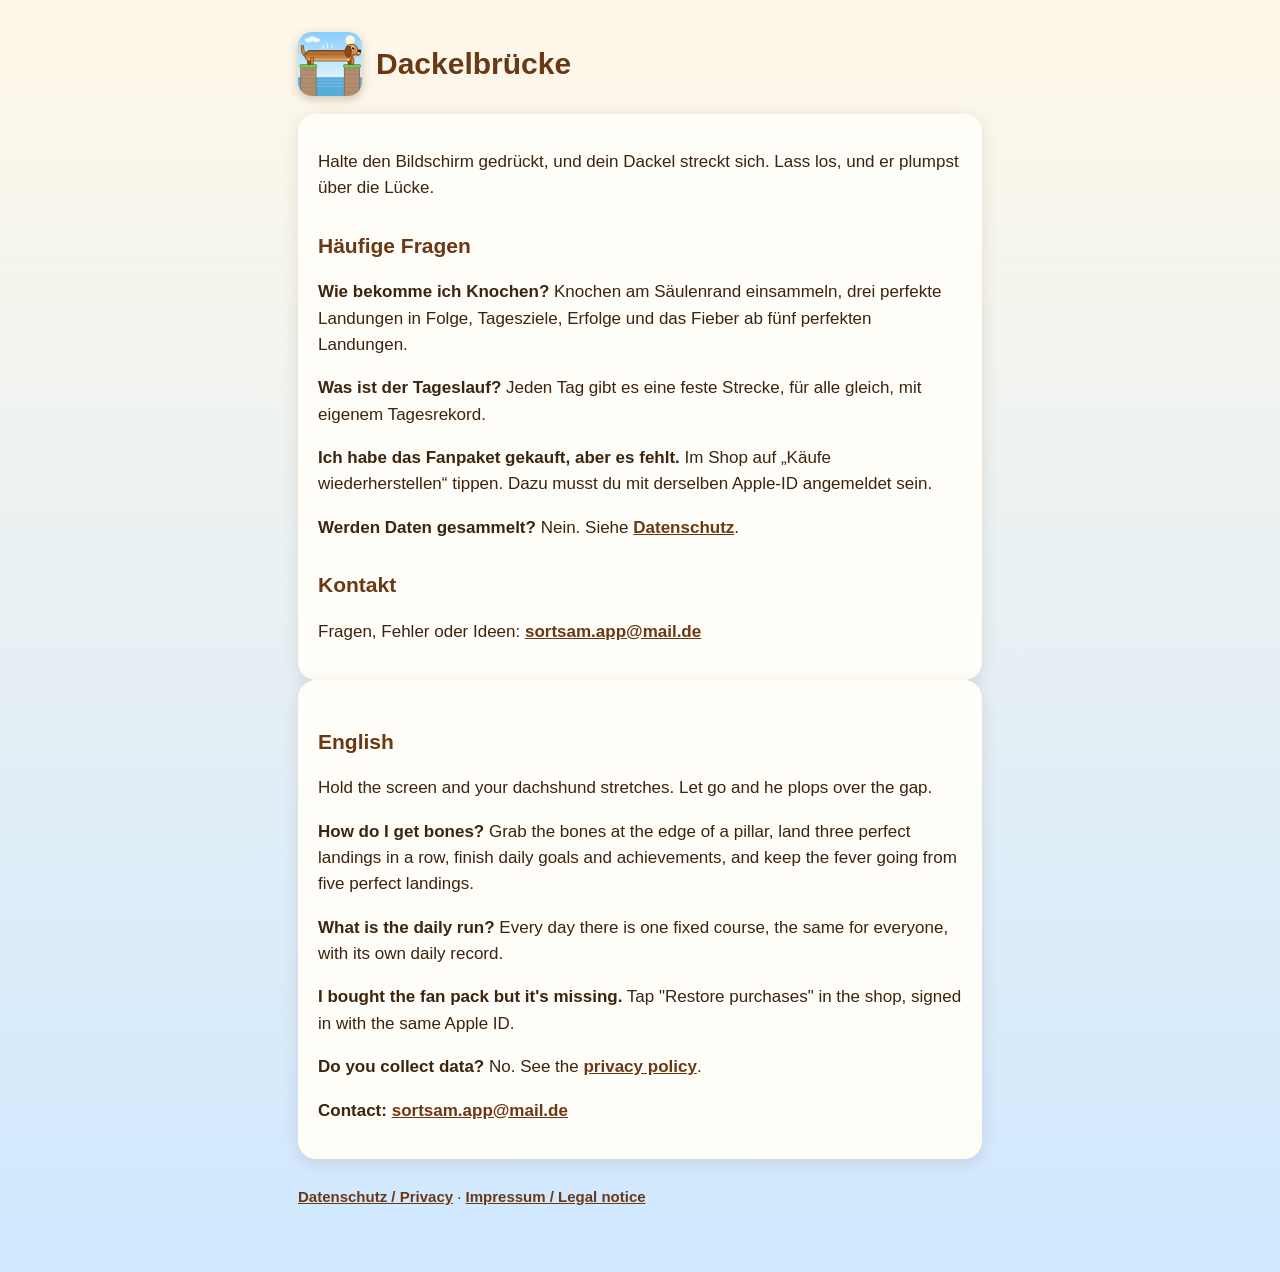
==== index.html @ 3bb3a8be "Dackelbrücke: Hilfe, Datenschutz, Impressum (DE/EN)" ====
<!doctype html>
<html lang="de"><head><meta charset="utf-8"><meta name="viewport" content="width=device-width, initial-scale=1">
<title>Dackelbrücke – Hilfe / Help</title><link rel="stylesheet" href="style.css"></head>
<body><main>
<header><img src="icon.png" alt=""><h1>Dackelbrücke</h1></header>
<div class="card">
<p>Halte den Bildschirm gedrückt, und dein Dackel streckt sich. Lass los, und er plumpst über die Lücke.</p>
<h2>Häufige Fragen</h2>
<p><b>Wie bekomme ich Knochen?</b> Knochen am Säulenrand einsammeln, drei perfekte Landungen in Folge, Tagesziele, Erfolge und das Fieber ab fünf perfekten Landungen.</p>
<p><b>Was ist der Tageslauf?</b> Jeden Tag gibt es eine feste Strecke, für alle gleich, mit eigenem Tagesrekord.</p>
<p><b>Ich habe das Fanpaket gekauft, aber es fehlt.</b> Im Shop auf „Käufe wiederherstellen“ tippen. Dazu musst du mit derselben Apple-ID angemeldet sein.</p>
<p><b>Werden Daten gesammelt?</b> Nein. Siehe <a href="datenschutz.html">Datenschutz</a>.</p>
<h2>Kontakt</h2>
<p>Fragen, Fehler oder Ideen: <a href="mailto:sortsam.app@mail.de">sortsam.app@mail.de</a></p>
</div>
<div class="card" lang="en">
<h2>English</h2>
<p>Hold the screen and your dachshund stretches. Let go and he plops over the gap.</p>
<p><b>How do I get bones?</b> Grab the bones at the edge of a pillar, land three perfect landings in a row, finish daily goals and achievements, and keep the fever going from five perfect landings.</p>
<p><b>What is the daily run?</b> Every day there is one fixed course, the same for everyone, with its own daily record.</p>
<p><b>I bought the fan pack but it's missing.</b> Tap "Restore purchases" in the shop, signed in with the same Apple ID.</p>
<p><b>Do you collect data?</b> No. See the <a href="privacy.html">privacy policy</a>.</p>
<p><b>Contact:</b> <a href="mailto:sortsam.app@mail.de">sortsam.app@mail.de</a></p>
</div>
<nav><a href="datenschutz.html">Datenschutz / Privacy</a> · <a href="impressum.html">Impressum / Legal notice</a></nav>
</main></body></html>
---- style.css ----
:root { --brown: #6b3816; --cream: #fff8e8; --sky: #cfe8ff; --text: #3b2410; }
* { box-sizing: border-box; }
body { margin: 0; font: 17px/1.55 -apple-system, BlinkMacSystemFont, "SF Pro Rounded", "Helvetica Neue", Arial, sans-serif;
  color: var(--text); background: linear-gradient(180deg, var(--cream), var(--sky)); min-height: 100vh; }
main { max-width: 720px; margin: 0 auto; padding: 32px 18px 64px; }
header { display: flex; align-items: center; gap: 14px; margin-bottom: 18px; }
header img { width: 64px; height: 64px; border-radius: 14px; box-shadow: 0 3px 10px rgba(80,40,10,.25); }
h1 { color: var(--brown); font-size: 30px; margin: 0; }
h2 { color: var(--brown); font-size: 21px; margin: 28px 0 8px; }
.card { background: #fffdf7; border-radius: 18px; padding: 18px 20px; box-shadow: 0 4px 16px rgba(80,40,10,.12); }
a { color: var(--brown); font-weight: 600; }
nav { margin-top: 26px; font-size: 15px; }
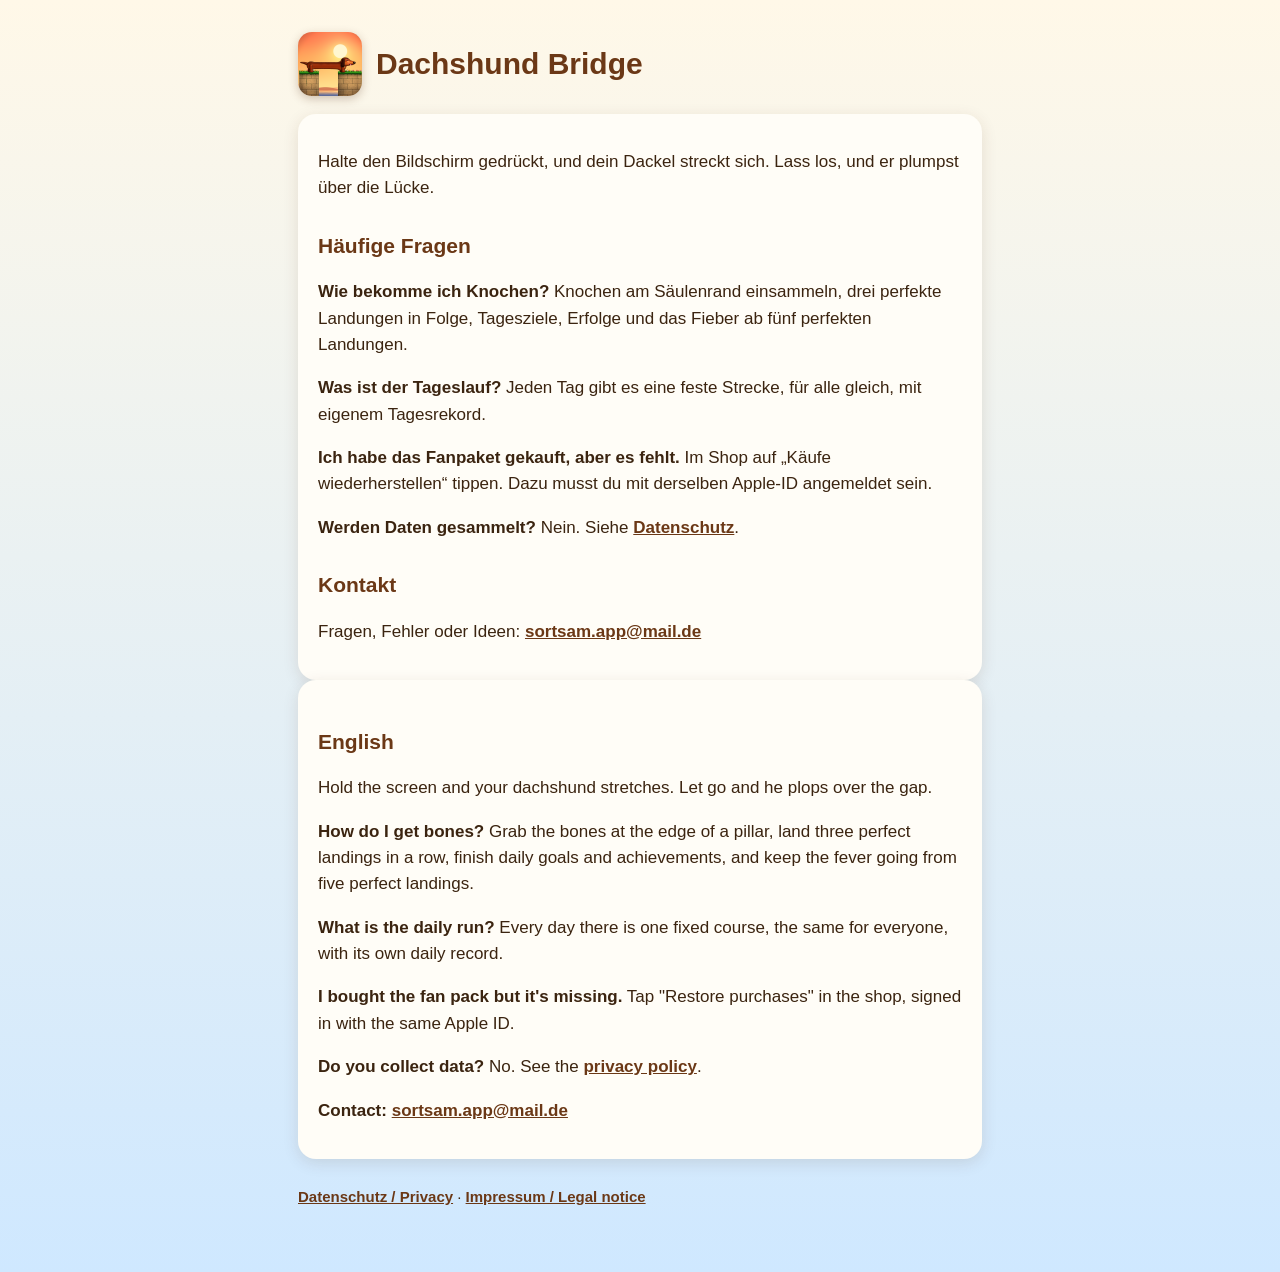
==== commit ddec5b93: "Name Dachshund Bridge, neues Icon" ====
--- a/index.html
+++ b/index.html
@@ -1,8 +1,8 @@
 <!doctype html>
 <html lang="de"><head><meta charset="utf-8"><meta name="viewport" content="width=device-width, initial-scale=1">
-<title>Dackelbrücke – Hilfe / Help</title><link rel="stylesheet" href="style.css"></head>
+<title>Dachshund Bridge – Hilfe / Help</title><link rel="stylesheet" href="style.css"></head>
 <body><main>
-<header><img src="icon.png" alt=""><h1>Dackelbrücke</h1></header>
+<header><img src="icon.png" alt=""><h1>Dachshund Bridge</h1></header>
 <div class="card">
 <p>Halte den Bildschirm gedrückt, und dein Dackel streckt sich. Lass los, und er plumpst über die Lücke.</p>
 <h2>Häufige Fragen</h2>
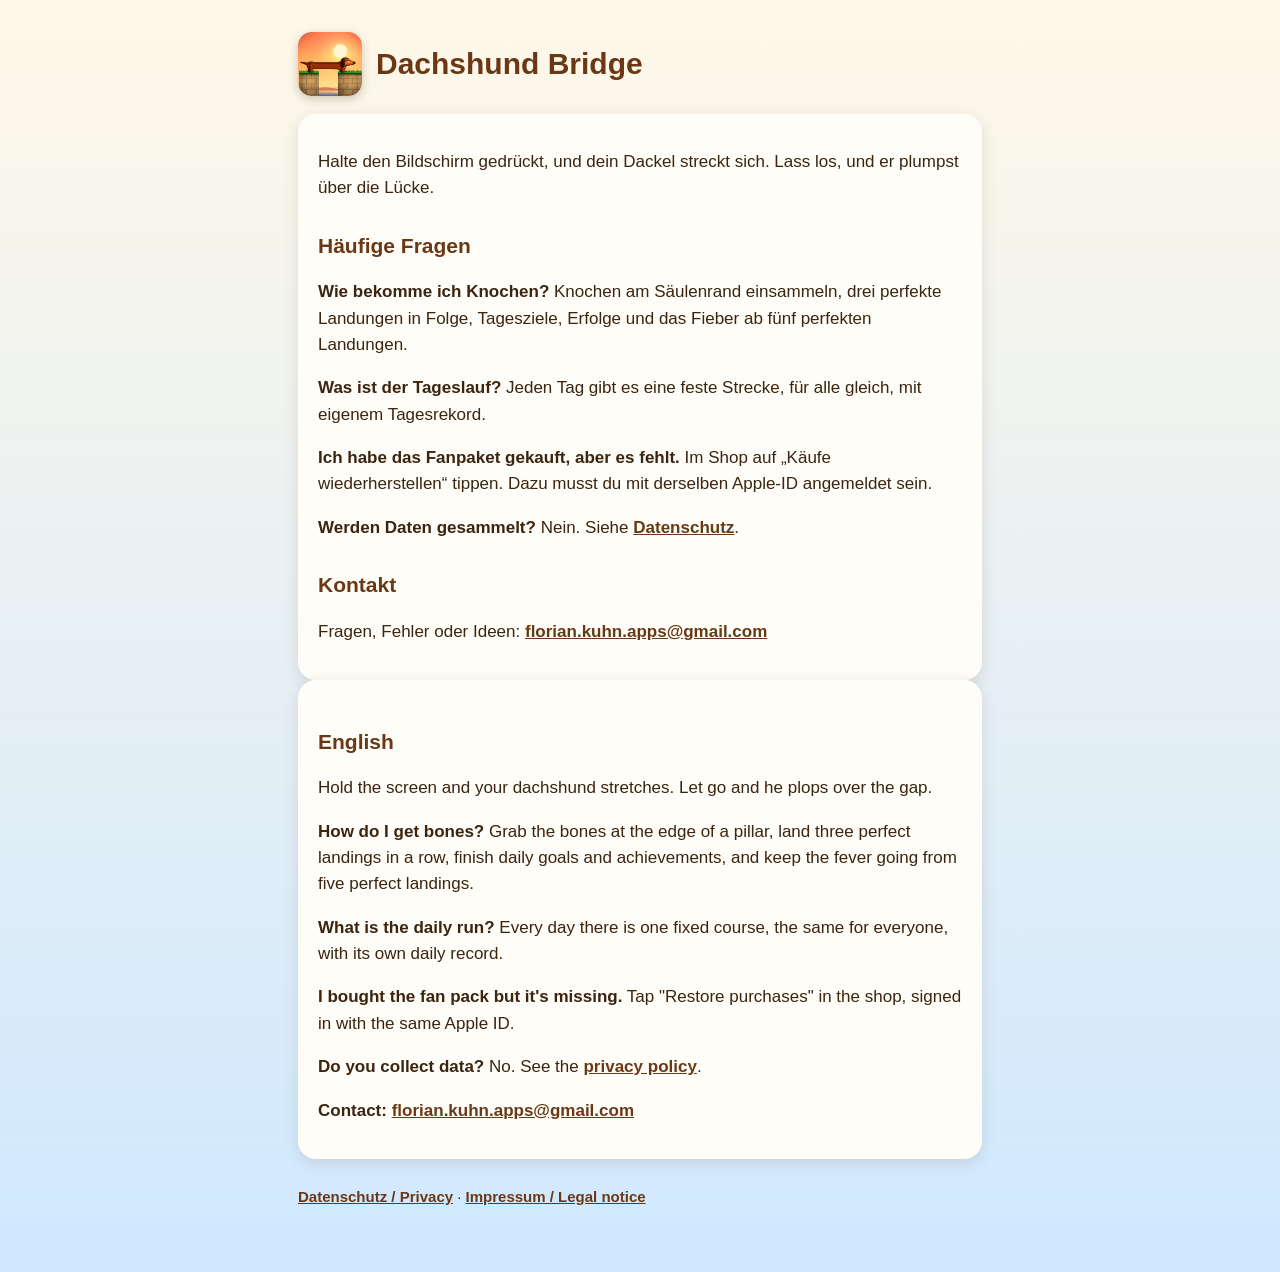
==== commit 6de2635b: "Kontakt: florian.kuhn.apps@gmail.com" ====
--- a/index.html
+++ b/index.html
@@ -11,7 +11,7 @@
 <p><b>Ich habe das Fanpaket gekauft, aber es fehlt.</b> Im Shop auf „Käufe wiederherstellen“ tippen. Dazu musst du mit derselben Apple-ID angemeldet sein.</p>
 <p><b>Werden Daten gesammelt?</b> Nein. Siehe <a href="datenschutz.html">Datenschutz</a>.</p>
 <h2>Kontakt</h2>
-<p>Fragen, Fehler oder Ideen: <a href="mailto:sortsam.app@mail.de">sortsam.app@mail.de</a></p>
+<p>Fragen, Fehler oder Ideen: <a href="mailto:florian.kuhn.apps@gmail.com">florian.kuhn.apps@gmail.com</a></p>
 </div>
 <div class="card" lang="en">
 <h2>English</h2>
@@ -20,7 +20,7 @@
 <p><b>What is the daily run?</b> Every day there is one fixed course, the same for everyone, with its own daily record.</p>
 <p><b>I bought the fan pack but it's missing.</b> Tap "Restore purchases" in the shop, signed in with the same Apple ID.</p>
 <p><b>Do you collect data?</b> No. See the <a href="privacy.html">privacy policy</a>.</p>
-<p><b>Contact:</b> <a href="mailto:sortsam.app@mail.de">sortsam.app@mail.de</a></p>
+<p><b>Contact:</b> <a href="mailto:florian.kuhn.apps@gmail.com">florian.kuhn.apps@gmail.com</a></p>
 </div>
 <nav><a href="datenschutz.html">Datenschutz / Privacy</a> · <a href="impressum.html">Impressum / Legal notice</a></nav>
 </main></body></html>
